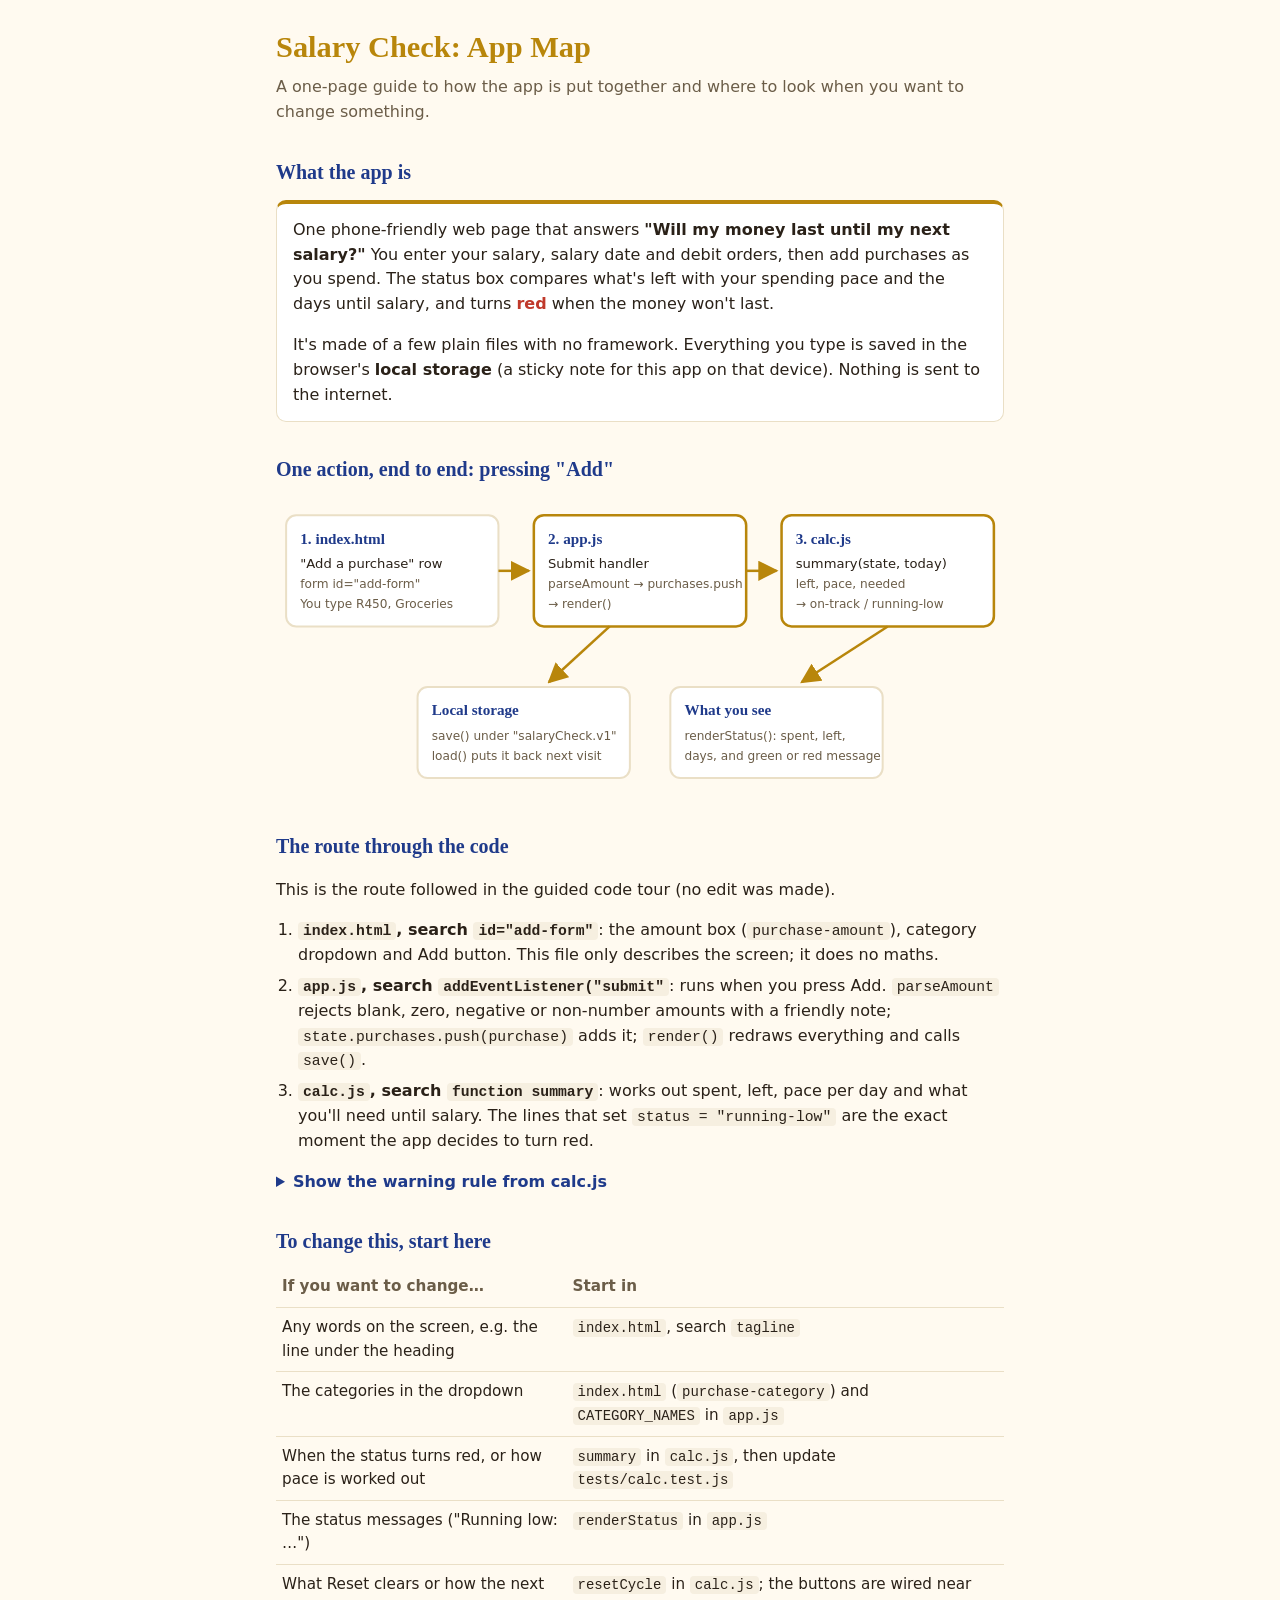
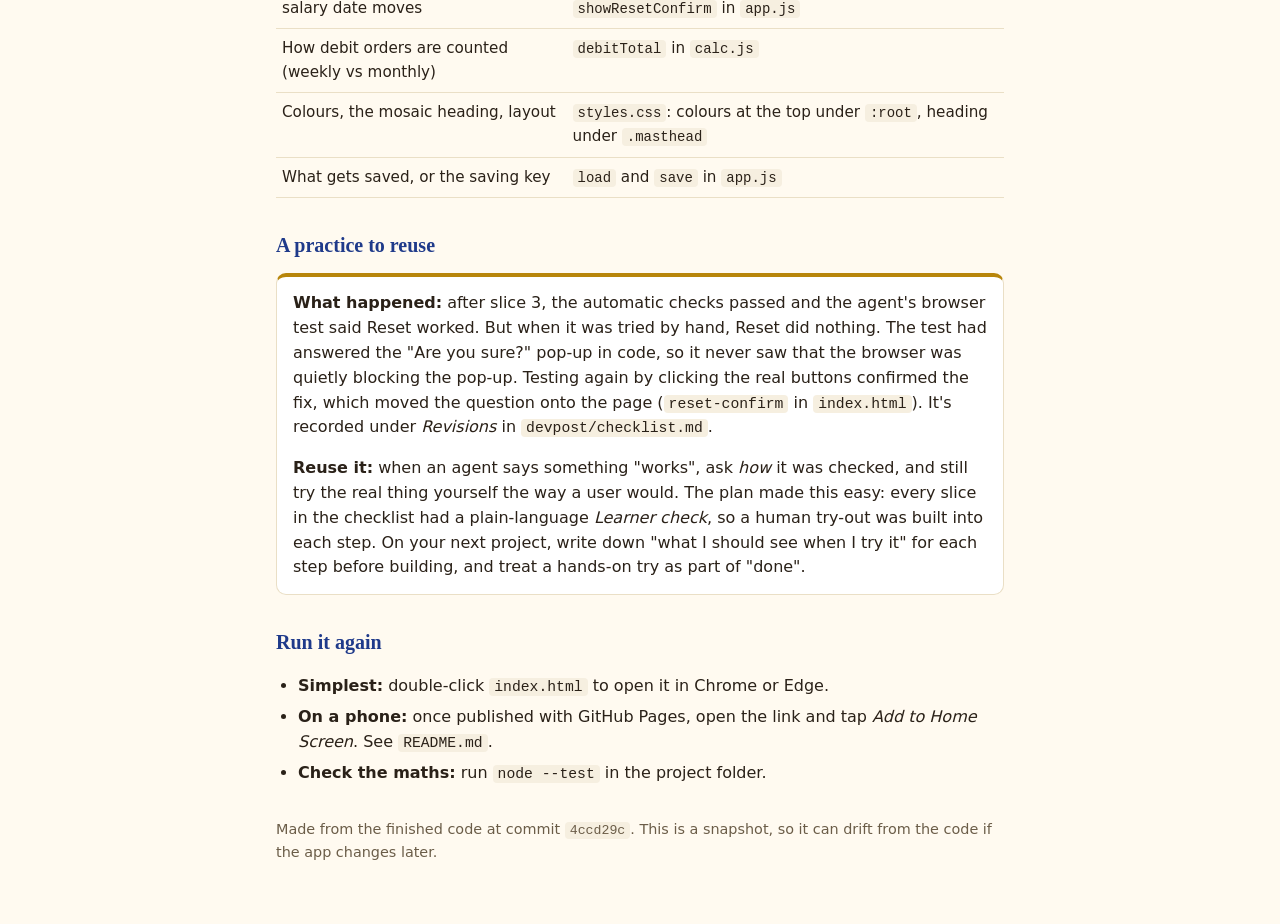
==== devpost/app-map.html @ 42e732ad "Add app map and record final review and learning wrap-up Co-Authored-By: Claude Opus 5.5 <noreply@an" ====
<!doctype html>
<html lang="en">
<head>
<meta charset="utf-8">
<meta name="viewport" content="width=device-width, initial-scale=1">
<title>Salary Check App Map</title>
<style>
  :root {
    --bg: #fffaf0; --card: #ffffff; --ink: #2a2118; --muted: #6b5d48; --line: #eadfc6;
    --gold: #b8860b; --blue: #1f3a8a; --red: #c0392b; --green: #2e8b57; --code: #f6efe0;
  }
  @media (prefers-color-scheme: dark) {
    :root {
      --bg: #141a2e; --card: #1c2440; --ink: #f3ead6; --muted: #b9ad94; --line: #33406a;
      --gold: #e8c547; --blue: #9fb4ff; --red: #ff7a6b; --green: #6fd19b; --code: #232d50;
    }
  }
  * { box-sizing: border-box; }
  body { margin: 0; background: var(--bg); color: var(--ink); font: 16px/1.55 system-ui, -apple-system, "Segoe UI", sans-serif; }
  main { max-width: 760px; margin: 0 auto; padding: 24px 16px 48px; }
  h1 { font-family: Georgia, serif; color: var(--gold); margin: 0 0 4px; font-size: 1.9rem; }
  h2 { font-family: Georgia, serif; color: var(--blue); font-size: 1.25rem; margin: 32px 0 10px; }
  .sub { color: var(--muted); margin: 0 0 20px; }
  .card { background: var(--card); border: 1px solid var(--line); border-top: 4px solid var(--gold); border-radius: 10px; padding: 14px 16px; margin: 12px 0; }
  code { background: var(--code); border-radius: 4px; padding: 1px 5px; font-size: 0.92em; }
  ol, ul { padding-left: 22px; }
  li { margin: 6px 0; }
  table { width: 100%; border-collapse: collapse; font-size: 0.95rem; }
  th, td { text-align: left; padding: 8px 6px; border-bottom: 1px solid var(--line); vertical-align: top; }
  th { color: var(--muted); font-weight: 600; }
  details { margin-top: 8px; }
  summary { cursor: pointer; color: var(--blue); font-weight: 600; }
  summary:focus-visible, a:focus-visible { outline: 3px solid var(--gold); outline-offset: 2px; }
  pre { background: var(--code); border-radius: 8px; padding: 10px 12px; overflow-x: auto; font-size: 0.88rem; }
  svg { width: 100%; height: auto; display: block; }
  .svg-box { fill: var(--card); stroke: var(--line); stroke-width: 2; }
  .svg-key { fill: var(--card); stroke: var(--gold); stroke-width: 2.5; }
  .svg-title { fill: var(--blue); font: 700 15px Georgia, serif; }
  .svg-text { fill: var(--ink); font: 13px system-ui, sans-serif; }
  .svg-muted { fill: var(--muted); font: 12px system-ui, sans-serif; }
  .svg-arrow { stroke: var(--gold); stroke-width: 2.5; fill: none; }
  .svg-head { fill: var(--gold); }
  .foot { color: var(--muted); font-size: 0.9rem; margin-top: 32px; }
</style>
</head>
<body>
<main>
  <h1>Salary Check: App Map</h1>
  <p class="sub">A one-page guide to how the app is put together and where to look when you want to change something.</p>

  <h2>What the app is</h2>
  <div class="card">
    <p style="margin-top:0">One phone-friendly web page that answers <strong>"Will my money last until my next salary?"</strong> You enter your salary, salary date and debit orders, then add purchases as you spend. The status box compares what's left with your spending pace and the days until salary, and turns <span style="color:var(--red);font-weight:600">red</span> when the money won't last.</p>
    <p style="margin-bottom:0">It's made of a few plain files with no framework. Everything you type is saved in the browser's <strong>local storage</strong> (a sticky note for this app on that device). Nothing is sent to the internet.</p>
  </div>

  <h2>One action, end to end: pressing "Add"</h2>
  <svg viewBox="0 0 720 300" role="img" aria-labelledby="flow-title flow-desc">
    <title id="flow-title">What happens when you add a purchase</title>
    <desc id="flow-desc">The Add a purchase form in index.html sends the amount to the submit handler in app.js, which checks it, stores it, and calls render. Render asks summary in calc.js for the answer, saves to local storage, and redraws the status box.</desc>
    <defs><marker id="arrow" viewBox="0 0 10 10" refX="9" refY="5" markerWidth="8" markerHeight="8" orient="auto"><path d="M0,0 L10,5 L0,10 z" class="svg-head"/></marker></defs>
    <rect x="10" y="20" width="210" height="110" rx="10" class="svg-box"/>
    <text x="24" y="48" class="svg-title">1. index.html</text>
    <text x="24" y="72" class="svg-text">"Add a purchase" row</text>
    <text x="24" y="92" class="svg-muted">form id="add-form"</text>
    <text x="24" y="112" class="svg-muted">You type R450, Groceries</text>

    <rect x="255" y="20" width="210" height="110" rx="10" class="svg-key"/>
    <text x="269" y="48" class="svg-title">2. app.js</text>
    <text x="269" y="72" class="svg-text">Submit handler</text>
    <text x="269" y="92" class="svg-muted">parseAmount → purchases.push</text>
    <text x="269" y="112" class="svg-muted">→ render()</text>

    <rect x="500" y="20" width="210" height="110" rx="10" class="svg-key"/>
    <text x="514" y="48" class="svg-title">3. calc.js</text>
    <text x="514" y="72" class="svg-text">summary(state, today)</text>
    <text x="514" y="92" class="svg-muted">left, pace, needed</text>
    <text x="514" y="112" class="svg-muted">→ on-track / running-low</text>

    <rect x="140" y="190" width="210" height="90" rx="10" class="svg-box"/>
    <text x="154" y="218" class="svg-title">Local storage</text>
    <text x="154" y="242" class="svg-muted">save() under "salaryCheck.v1"</text>
    <text x="154" y="262" class="svg-muted">load() puts it back next visit</text>

    <rect x="390" y="190" width="210" height="90" rx="10" class="svg-box"/>
    <text x="404" y="218" class="svg-title">What you see</text>
    <text x="404" y="242" class="svg-muted">renderStatus(): spent, left,</text>
    <text x="404" y="262" class="svg-muted">days, and green or red message</text>

    <path d="M220 75 H250" class="svg-arrow" marker-end="url(#arrow)"/>
    <path d="M465 75 H495" class="svg-arrow" marker-end="url(#arrow)"/>
    <path d="M330 130 L270 185" class="svg-arrow" marker-end="url(#arrow)"/>
    <path d="M605 130 L520 185" class="svg-arrow" marker-end="url(#arrow)"/>
  </svg>

  <h2>The route through the code</h2>
  <p>This is the route followed in the guided code tour (no edit was made).</p>
  <ol>
    <li><strong><code>index.html</code>, search <code>id="add-form"</code></strong>: the amount box (<code>purchase-amount</code>), category dropdown and Add button. This file only describes the screen; it does no maths.</li>
    <li><strong><code>app.js</code>, search <code>addEventListener("submit"</code></strong>: runs when you press Add. <code>parseAmount</code> rejects blank, zero, negative or non-number amounts with a friendly note; <code>state.purchases.push(purchase)</code> adds it; <code>render()</code> redraws everything and calls <code>save()</code>.</li>
    <li><strong><code>calc.js</code>, search <code>function summary</code></strong>: works out spent, left, pace per day and what you'll need until salary. The lines that set <code>status = "running-low"</code> are the exact moment the app decides to turn red.</li>
  </ol>
  <details>
    <summary>Show the warning rule from calc.js</summary>
<pre><code>const left = salaryAmount - debitTotal(state) - spent;
const pacePerDay = spent / daysGone;
const needed = roundTo50(pacePerDay * Math.max(0, daysLeft));

if (daysLeft &lt;= 0) status = "salary-day";
else if (left &lt; 0) status = "running-low";
else if (spent === 0) status = "no-purchases";
else if (left &lt; needed) status = "running-low";
else status = "on-track";</code></pre>
  </details>

  <h2>To change this, start here</h2>
  <table>
    <thead><tr><th>If you want to change…</th><th>Start in</th></tr></thead>
    <tbody>
      <tr><td>Any words on the screen, e.g. the line under the heading</td><td><code>index.html</code>, search <code>tagline</code></td></tr>
      <tr><td>The categories in the dropdown</td><td><code>index.html</code> (<code>purchase-category</code>) and <code>CATEGORY_NAMES</code> in <code>app.js</code></td></tr>
      <tr><td>When the status turns red, or how pace is worked out</td><td><code>summary</code> in <code>calc.js</code>, then update <code>tests/calc.test.js</code></td></tr>
      <tr><td>The status messages ("Running low: …")</td><td><code>renderStatus</code> in <code>app.js</code></td></tr>
      <tr><td>What Reset clears or how the next salary date moves</td><td><code>resetCycle</code> in <code>calc.js</code>; the buttons are wired near <code>showResetConfirm</code> in <code>app.js</code></td></tr>
      <tr><td>How debit orders are counted (weekly vs monthly)</td><td><code>debitTotal</code> in <code>calc.js</code></td></tr>
      <tr><td>Colours, the mosaic heading, layout</td><td><code>styles.css</code>: colours at the top under <code>:root</code>, heading under <code>.masthead</code></td></tr>
      <tr><td>What gets saved, or the saving key</td><td><code>load</code> and <code>save</code> in <code>app.js</code></td></tr>
    </tbody>
  </table>

  <h2>A practice to reuse</h2>
  <div class="card">
    <p style="margin-top:0"><strong>What happened:</strong> after slice 3, the automatic checks passed and the agent's browser test said Reset worked. But when it was tried by hand, Reset did nothing. The test had answered the "Are you sure?" pop-up in code, so it never saw that the browser was quietly blocking the pop-up. Testing again by clicking the real buttons confirmed the fix, which moved the question onto the page (<code>reset-confirm</code> in <code>index.html</code>). It's recorded under <em>Revisions</em> in <code>devpost/checklist.md</code>.</p>
    <p style="margin-bottom:0"><strong>Reuse it:</strong> when an agent says something "works", ask <em>how</em> it was checked, and still try the real thing yourself the way a user would. The plan made this easy: every slice in the checklist had a plain-language <em>Learner check</em>, so a human try-out was built into each step. On your next project, write down "what I should see when I try it" for each step before building, and treat a hands-on try as part of "done".</p>
  </div>

  <h2>Run it again</h2>
  <ul>
    <li><strong>Simplest:</strong> double-click <code>index.html</code> to open it in Chrome or Edge.</li>
    <li><strong>On a phone:</strong> once published with GitHub Pages, open the link and tap <em>Add to Home Screen</em>. See <code>README.md</code>.</li>
    <li><strong>Check the maths:</strong> run <code>node --test</code> in the project folder.</li>
  </ul>

  <p class="foot">Made from the finished code at commit <code>4ccd29c</code>. This is a snapshot, so it can drift from the code if the app changes later.</p>
</main>
</body>
</html>
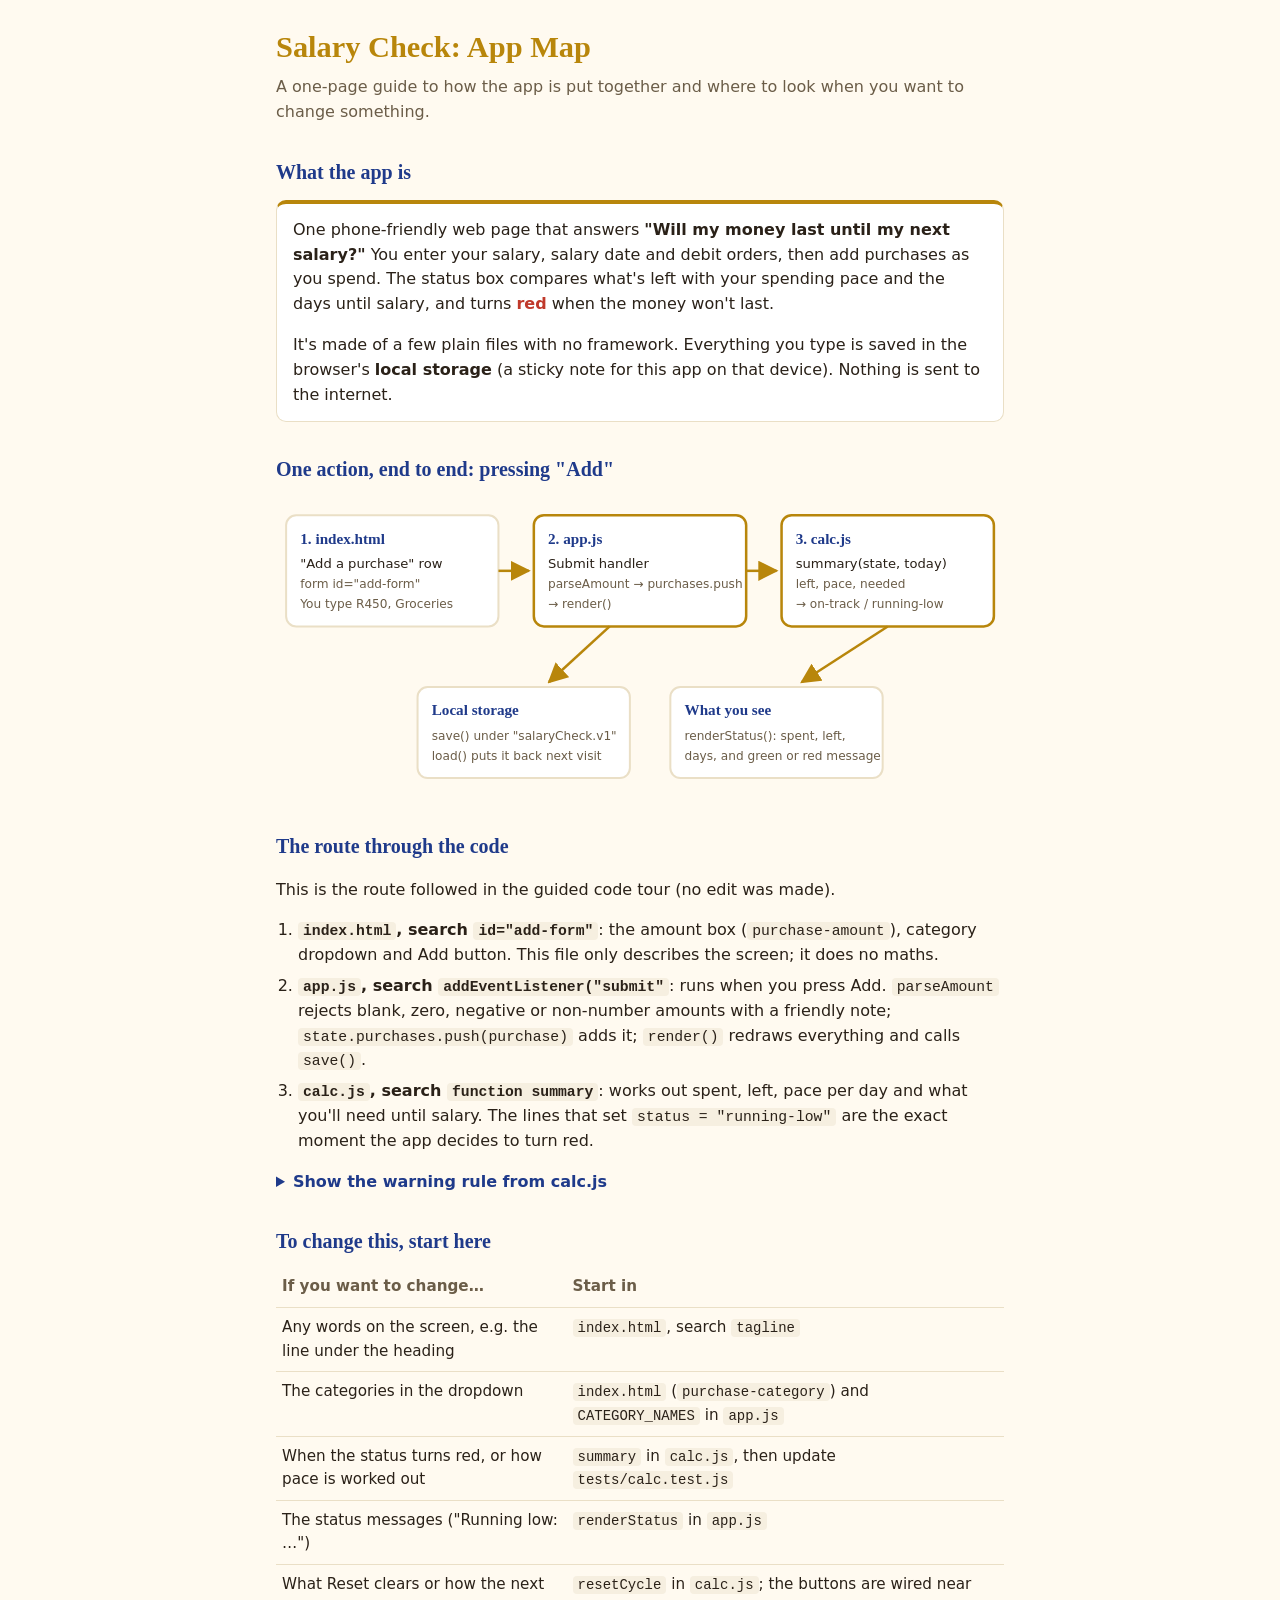
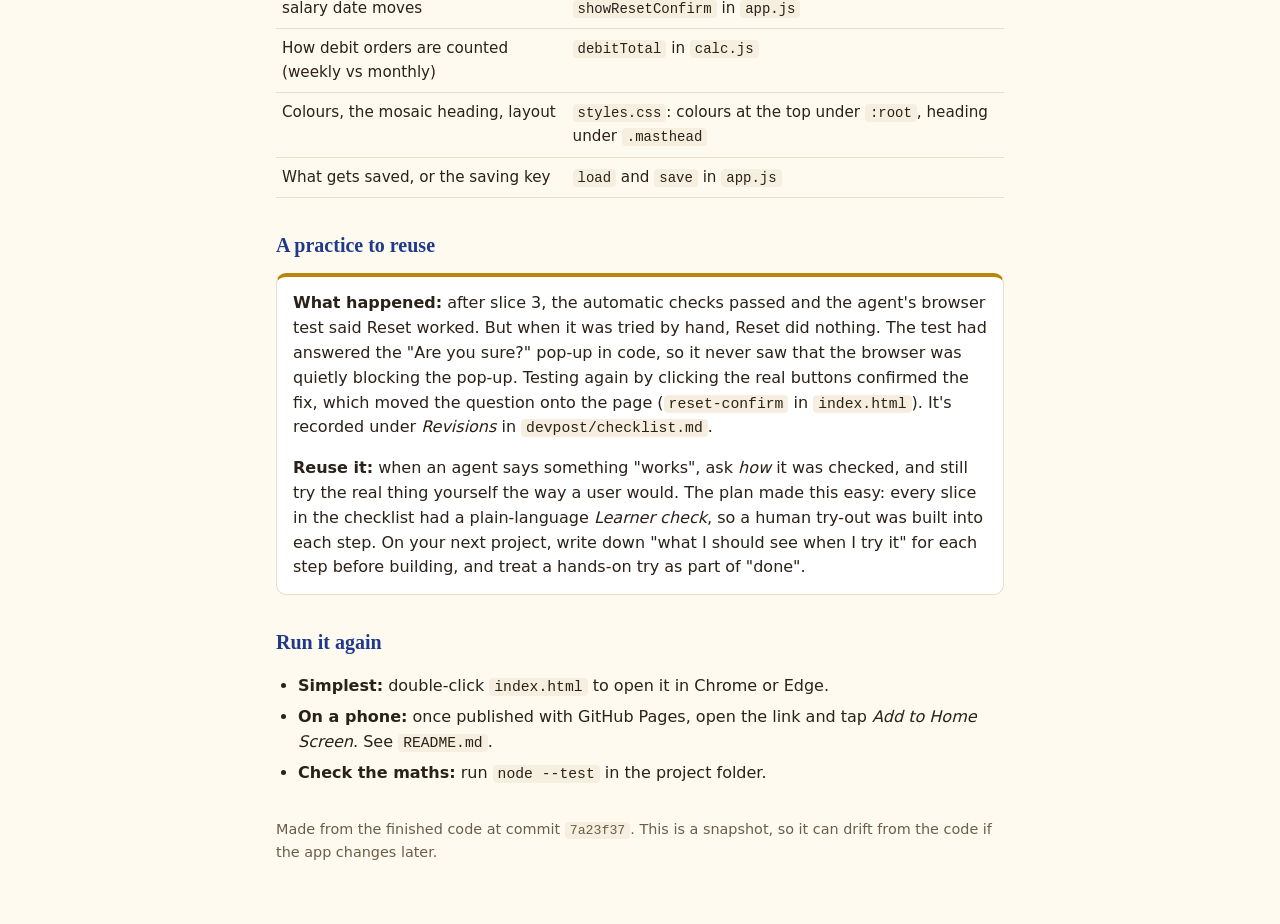
==== commit e4777050: "Keep hackathon guide folders out of the repository and update commit references Co-Authored-By: Clau" ====
--- a/devpost/app-map.html
+++ b/devpost/app-map.html
@@ -141,7 +141,7 @@
     <li><strong>Check the maths:</strong> run <code>node --test</code> in the project folder.</li>
   </ul>
 
-  <p class="foot">Made from the finished code at commit <code>4ccd29c</code>. This is a snapshot, so it can drift from the code if the app changes later.</p>
+  <p class="foot">Made from the finished code at commit <code>7a23f37</code>. This is a snapshot, so it can drift from the code if the app changes later.</p>
 </main>
 </body>
 </html>
